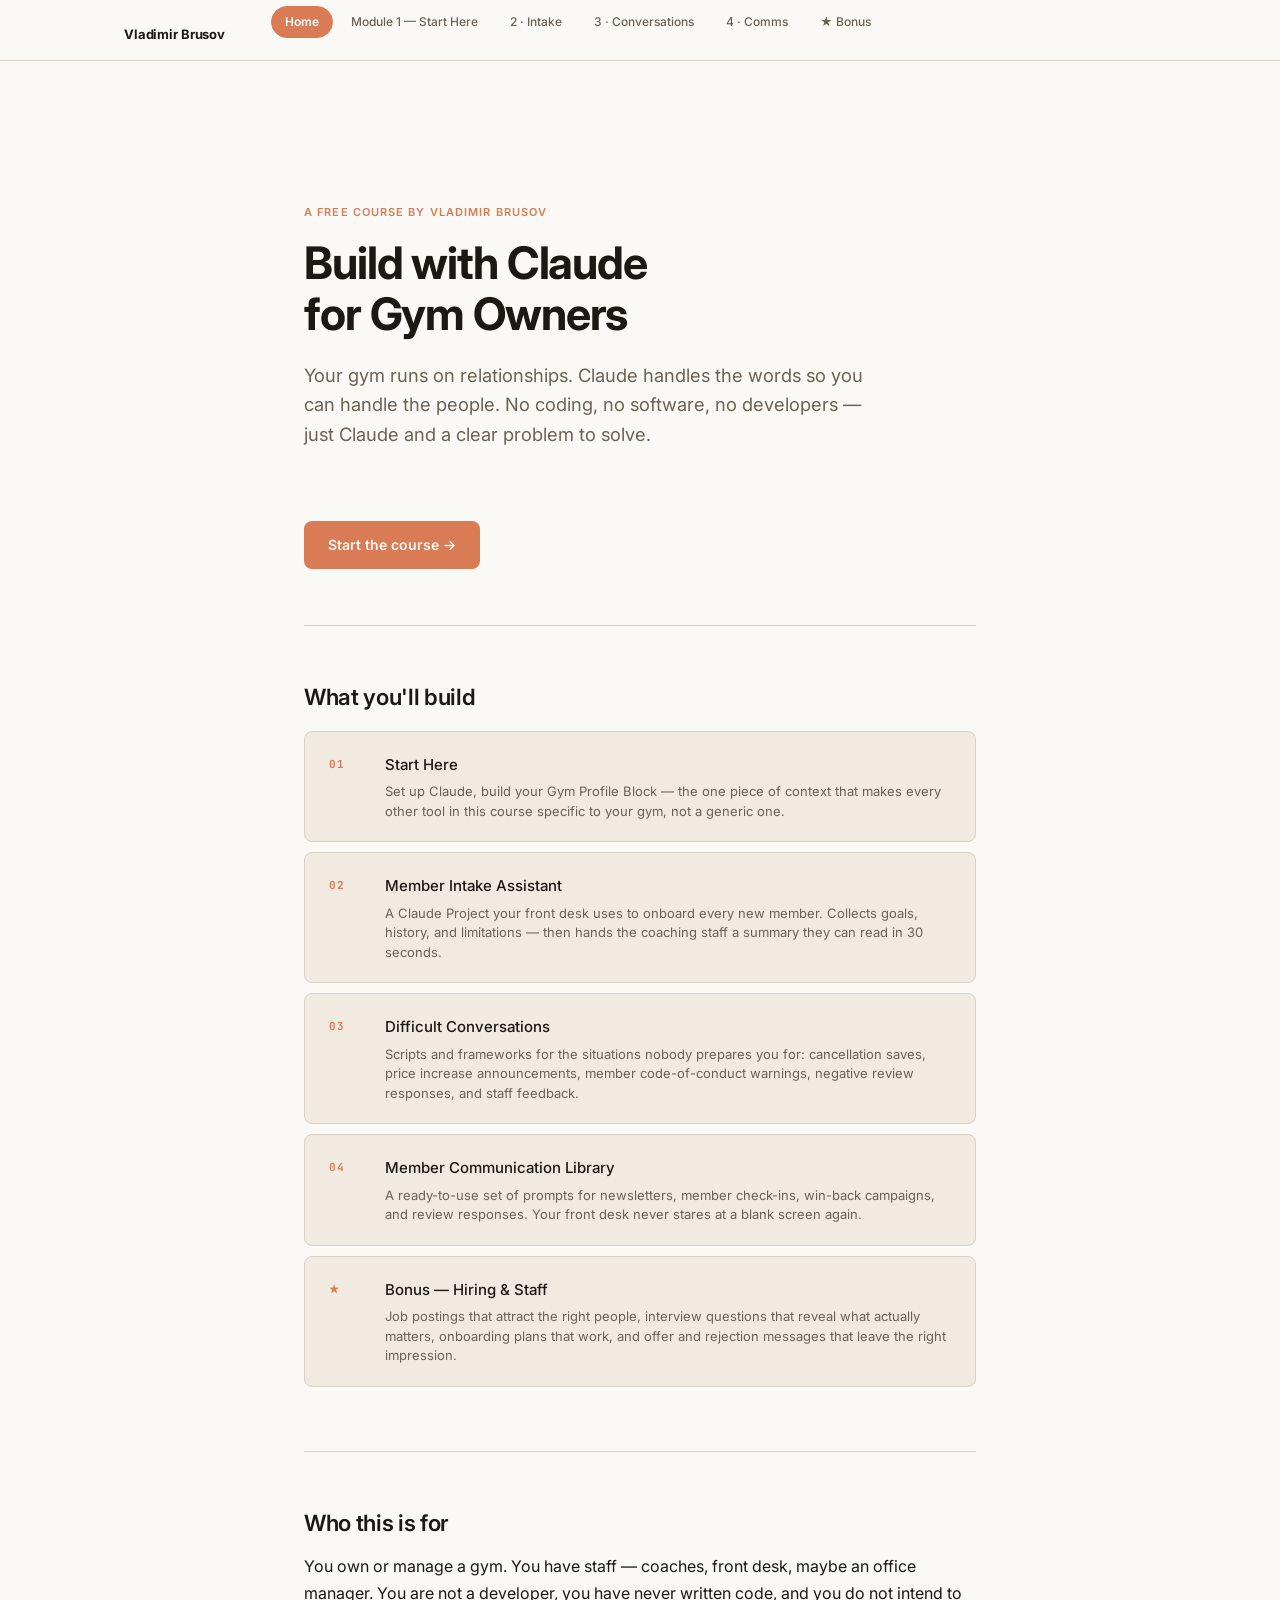
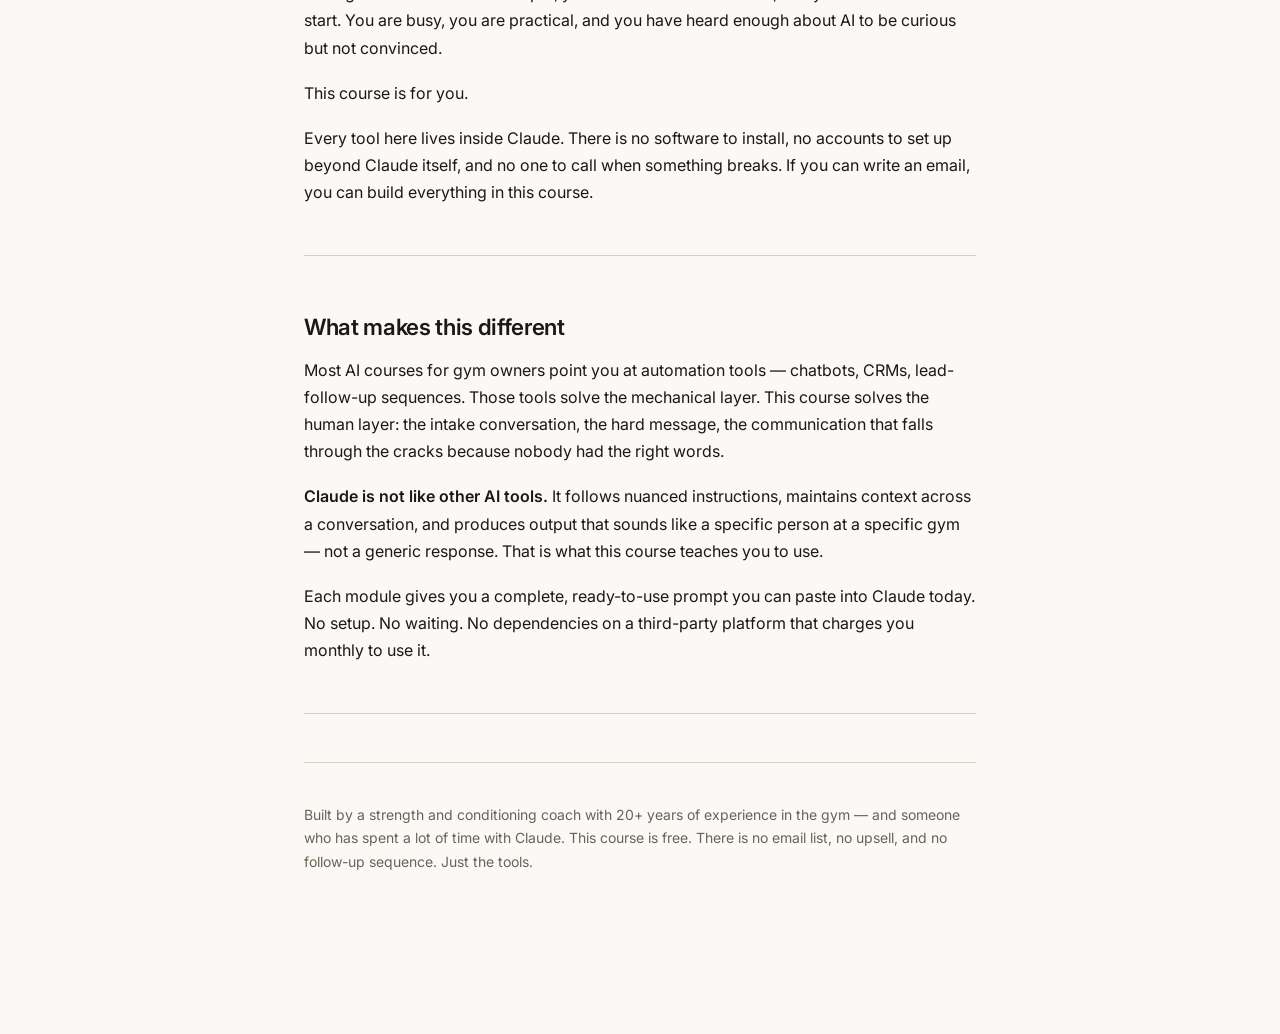
==== index.html @ ccc2b862 "Initial release — Build with Claude for Gym Owners Free course teaching gym owners to build AI tools" ====
<!DOCTYPE html>
<html lang="en">
<head>
  <meta charset="UTF-8">
  <meta name="viewport" content="width=device-width, initial-scale=1.0">
  <title>Build with Claude — AI Tools for Gym Owners</title>
  <meta name="description" content="Build AI tools for your gym in a weekend using Claude. No coding required. A free practical course for gym owners.">
  <link rel="stylesheet" href="style.css">
</head>
<body>

<nav>
  <div class="nav-inner">
    <a href="index.html" class="nav-brand">Vladimir Brusov</a>
    <ul class="nav-links">
      <li><a href="index.html" class="active">Home</a></li>
      <li><a href="module-1.html">Module 1 — Start Here</a></li>
      <li><a href="module-2.html">2 · Intake</a></li>
      <li><a href="module-3.html">3 · Conversations</a></li>
      <li><a href="module-4.html">4 · Comms</a></li>
      <li><a href="module-5.html">★ Bonus</a></li>
    </ul>
    <button class="nav-hamburger" aria-label="Open menu">
      <span></span><span></span><span></span>
    </button>
  </div>
  <div class="mobile-menu">
    <a href="index.html" class="active">Home</a>
    <a href="module-1.html">Module 1 — Start Here</a>
    <a href="module-2.html">Module 2 — Member Intake Assistant</a>
    <a href="module-3.html">Module 3 — Difficult Conversations</a>
    <a href="module-4.html">Module 4 — Member Communication Library</a>
    <a href="module-5.html">Bonus — Hiring &amp; Staff</a>
  </div>
</nav>

<main>
  <div class="hero">
    <span class="module-label">A free course by Vladimir Brusov</span>
    <h1>Build with Claude<br>for Gym Owners</h1>
    <p class="lead">Your gym runs on relationships. Claude handles the words so you can handle the people. No coding, no software, no developers — just Claude and a clear problem to solve.</p>
    <a href="module-1.html" class="hero-cta">Start the course &rarr;</a>
  </div>

  <div class="module-cards">
    <h2>What you'll build</h2>

    <a href="module-1.html" class="module-card">
      <div class="card-number">01</div>
      <div class="card-content">
        <h3>Start Here</h3>
        <p>Set up Claude, build your Gym Profile Block — the one piece of context that makes every other tool in this course specific to your gym, not a generic one.</p>
      </div>
    </a>

    <a href="module-2.html" class="module-card">
      <div class="card-number">02</div>
      <div class="card-content">
        <h3>Member Intake Assistant</h3>
        <p>A Claude Project your front desk uses to onboard every new member. Collects goals, history, and limitations — then hands the coaching staff a summary they can read in 30 seconds.</p>
      </div>
    </a>

    <a href="module-3.html" class="module-card">
      <div class="card-number">03</div>
      <div class="card-content">
        <h3>Difficult Conversations</h3>
        <p>Scripts and frameworks for the situations nobody prepares you for: cancellation saves, price increase announcements, member code-of-conduct warnings, negative review responses, and staff feedback.</p>
      </div>
    </a>

    <a href="module-4.html" class="module-card">
      <div class="card-number">04</div>
      <div class="card-content">
        <h3>Member Communication Library</h3>
        <p>A ready-to-use set of prompts for newsletters, member check-ins, win-back campaigns, and review responses. Your front desk never stares at a blank screen again.</p>
      </div>
    </a>

    <a href="module-5.html" class="module-card">
      <div class="card-number">★</div>
      <div class="card-content">
        <h3>Bonus — Hiring &amp; Staff</h3>
        <p>Job postings that attract the right people, interview questions that reveal what actually matters, onboarding plans that work, and offer and rejection messages that leave the right impression.</p>
      </div>
    </a>
  </div>

  <hr>

  <h2>Who this is for</h2>

  <p>You own or manage a gym. You have staff — coaches, front desk, maybe an office manager. You are not a developer, you have never written code, and you do not intend to start. You are busy, you are practical, and you have heard enough about AI to be curious but not convinced.</p>

  <p>This course is for you.</p>

  <p>Every tool here lives inside Claude. There is no software to install, no accounts to set up beyond Claude itself, and no one to call when something breaks. If you can write an email, you can build everything in this course.</p>

  <hr>

  <h2>What makes this different</h2>

  <p>Most AI courses for gym owners point you at automation tools — chatbots, CRMs, lead-follow-up sequences. Those tools solve the mechanical layer. This course solves the human layer: the intake conversation, the hard message, the communication that falls through the cracks because nobody had the right words.</p>

  <p><strong>Claude is not like other AI tools.</strong> It follows nuanced instructions, maintains context across a conversation, and produces output that sounds like a specific person at a specific gym — not a generic response. That is what this course teaches you to use.</p>

  <p>Each module gives you a complete, ready-to-use prompt you can paste into Claude today. No setup. No waiting. No dependencies on a third-party platform that charges you monthly to use it.</p>

  <hr>

  <div class="about-section">
    <p>Built by a strength and conditioning coach with 20+ years of experience in the gym — and someone who has spent a lot of time with Claude. This course is free. There is no email list, no upsell, and no follow-up sequence. Just the tools.</p>
  </div>
</main>

<script src="script.js"></script>
</body>
</html>
---- style.css ----
@import url('https://fonts.googleapis.com/css2?family=Inter:wght@400;500;600;700&family=JetBrains+Mono:wght@400;500&display=swap');

:root {
  --bg: #FAF9F5;
  --surface: #F0EAE0;
  --surface-2: #E8DFD3;
  --border: #D8D0C4;
  --text: #1C1813;
  --text-muted: #6B6257;
  --accent: #D97B54;
  --accent-hover: #C4663C;
  --code-bg: #1A1510;
  --green: #2D7D4F;
}

* {
  box-sizing: border-box;
  margin: 0;
  padding: 0;
}

html {
  scroll-behavior: smooth;
}

body {
  background: var(--bg);
  color: var(--text);
  font-family: 'Inter', -apple-system, BlinkMacSystemFont, sans-serif;
  font-size: 16px;
  line-height: 1.7;
  -webkit-font-smoothing: antialiased;
}

/* ─── Navigation ─── */

nav {
  position: sticky;
  top: 0;
  background: rgba(250, 249, 245, 0.97);
  backdrop-filter: blur(12px);
  -webkit-backdrop-filter: blur(12px);
  border-bottom: 1px solid var(--border);
  z-index: 100;
}

.nav-inner {
  max-width: 1080px;
  margin: 0 auto;
  padding: 8px 24px 0;
  display: flex;
  align-items: center;
  gap: 6px;
  height: 60px;
}

.nav-brand {
  font-weight: 700;
  font-size: 13px;
  color: var(--text);
  text-decoration: none;
  white-space: nowrap;
  margin-right: 16px;
  letter-spacing: -0.01em;
  flex-shrink: 0;
}

/* ─── Course byline (module pages) ─── */

.course-byline {
  margin-bottom: 32px;
}

.course-byline a {
  font-size: 11px;
  font-weight: 600;
  letter-spacing: 0.08em;
  text-transform: uppercase;
  color: var(--text-muted);
  text-decoration: none;
}

.course-byline a:hover {
  color: var(--accent);
  text-decoration: none;
}

.nav-links {
  display: flex;
  list-style: none;
  gap: 4px;
  flex: 1;
}

.nav-links a {
  display: block;
  padding: 5px 13px;
  font-size: 12px;
  font-weight: 500;
  color: var(--text-muted);
  text-decoration: none;
  border-radius: 20px;
  border: 1px solid transparent;
  transition: all 0.15s;
  white-space: nowrap;
}

.nav-links a:hover {
  color: var(--text);
  background: var(--surface);
  border-color: var(--border);
  text-decoration: none;
}

.nav-links a.active {
  color: #fff;
  background: var(--accent);
  border-color: var(--accent);
  font-weight: 600;
}

.nav-hamburger {
  display: none;
  background: none;
  border: none;
  cursor: pointer;
  padding: 6px;
  margin-left: auto;
  flex-direction: column;
  gap: 5px;
}

.nav-hamburger span {
  display: block;
  width: 20px;
  height: 2px;
  background: var(--text-muted);
  border-radius: 2px;
  transition: 0.2s;
}

.mobile-menu {
  display: none;
  background: var(--bg);
  border-bottom: 1px solid var(--border);
  padding: 8px 24px 16px;
}

.mobile-menu.open {
  display: block;
}

.mobile-menu a {
  display: block;
  padding: 11px 0;
  font-size: 14px;
  color: var(--text-muted);
  text-decoration: none;
  border-bottom: 1px solid var(--border);
}

.mobile-menu a:last-child {
  border-bottom: none;
}

.mobile-menu a.active {
  color: var(--accent);
}

/* ─── Main content ─── */

main {
  max-width: 720px;
  margin: 0 auto;
  padding: 64px 24px 120px;
}

/* ─── Typography ─── */

h1 {
  font-size: 2.4rem;
  font-weight: 700;
  line-height: 1.15;
  letter-spacing: -0.025em;
  margin-bottom: 20px;
  color: var(--text);
}

h2 {
  font-size: 1.4rem;
  font-weight: 600;
  line-height: 1.3;
  letter-spacing: -0.015em;
  margin-top: 56px;
  margin-bottom: 16px;
  color: var(--text);
}

h3 {
  font-size: 1.05rem;
  font-weight: 600;
  margin-top: 36px;
  margin-bottom: 12px;
  color: var(--text);
}

p {
  margin-bottom: 18px;
  color: var(--text);
}

p:last-child {
  margin-bottom: 0;
}

strong {
  color: var(--text);
  font-weight: 600;
}

a {
  color: var(--accent);
  text-decoration: none;
}

a:hover {
  text-decoration: underline;
}

ul, ol {
  padding-left: 24px;
  margin-bottom: 18px;
}

li {
  margin-bottom: 6px;
}

hr {
  border: none;
  border-top: 1px solid var(--border);
  margin: 48px 0;
}

/* ─── Labels ─── */

.module-label {
  display: inline-block;
  font-size: 11px;
  font-weight: 600;
  letter-spacing: 0.1em;
  text-transform: uppercase;
  color: var(--accent);
  margin-bottom: 12px;
}

.lead {
  font-size: 1.1rem;
  color: var(--text-muted);
  margin-bottom: 40px;
  line-height: 1.6;
}

/* ─── Callout box ─── */

.callout {
  background: var(--surface);
  border: 1px solid var(--border);
  border-radius: 8px;
  padding: 20px 24px;
  margin: 24px 0;
}

.callout.accent {
  border-left: 3px solid var(--accent);
}

.callout p {
  margin: 0;
  font-size: 14px;
  color: var(--text-muted);
}

.callout strong {
  color: var(--text);
}

/* ─── Step list ─── */

.steps {
  list-style: none;
  counter-reset: steps;
  padding: 0;
  margin: 24px 0;
}

.steps li {
  counter-increment: steps;
  display: flex;
  gap: 16px;
  margin-bottom: 20px;
  align-items: flex-start;
}

.steps li::before {
  content: counter(steps);
  display: flex;
  align-items: center;
  justify-content: center;
  min-width: 28px;
  height: 28px;
  background: var(--surface);
  border: 1px solid var(--border);
  border-radius: 50%;
  font-size: 12px;
  font-weight: 600;
  color: var(--accent);
  margin-top: 3px;
  flex-shrink: 0;
}

.steps li > div {
  flex: 1;
}

.steps li strong {
  display: block;
  margin-bottom: 4px;
}

/* ─── Prompt blocks ─── */

.prompt-block {
  position: relative;
  margin: 28px 0;
}

.prompt-block pre {
  background: var(--code-bg);
  border: 1px solid #2E2820;
  border-radius: 8px;
  padding: 28px 28px 28px;
  overflow-x: auto;
  font-family: 'JetBrains Mono', 'Fira Code', monospace;
  font-size: 12.5px;
  line-height: 1.65;
  color: #E8DFD3;
  white-space: pre-wrap;
  word-break: break-word;
}

.prompt-label {
  display: flex;
  align-items: center;
  gap: 8px;
  margin-bottom: 8px;
}

.prompt-label span {
  font-size: 11px;
  font-weight: 600;
  letter-spacing: 0.08em;
  text-transform: uppercase;
  color: var(--text-muted);
}

.copy-btn {
  position: absolute;
  top: 12px;
  right: 12px;
  background: #2A2018;
  border: 1px solid #3E3228;
  border-radius: 6px;
  color: #9A8F84;
  font-size: 11px;
  font-weight: 500;
  padding: 4px 10px;
  cursor: pointer;
  font-family: 'Inter', sans-serif;
  transition: color 0.15s, border-color 0.15s;
  letter-spacing: 0.02em;
}

.copy-btn:hover {
  color: #E8DFD3;
  border-color: #5A4A38;
}

.copy-btn.copied {
  color: #4ade80;
  border-color: #4ade80;
}

/* ─── Example output ─── */

.example-output {
  background: var(--surface);
  border: 1px solid var(--border);
  border-left: 3px solid var(--accent);
  border-radius: 8px;
  padding: 24px 28px;
  margin: 28px 0;
}

.example-label {
  font-size: 11px;
  font-weight: 600;
  letter-spacing: 0.1em;
  text-transform: uppercase;
  color: var(--accent);
  margin-bottom: 16px;
  display: block;
}

.example-output p {
  font-size: 14px;
  color: var(--text-muted);
  margin-bottom: 12px;
}

.example-output p:last-child {
  margin-bottom: 0;
}

.example-output strong {
  color: var(--text);
}

/* ─── Customization note ─── */

.custom-note {
  display: inline;
  background: rgba(217, 123, 84, 0.12);
  border-radius: 3px;
  padding: 1px 4px;
  font-family: 'JetBrains Mono', monospace;
  font-size: 11.5px;
  color: var(--accent);
}

/* ─── Module nav (prev/next) ─── */

.module-nav {
  display: flex;
  justify-content: space-between;
  gap: 16px;
  margin-top: 80px;
  padding-top: 32px;
  border-top: 1px solid var(--border);
}

.nav-btn {
  display: flex;
  flex-direction: column;
  gap: 4px;
  padding: 16px 20px;
  background: var(--surface);
  border: 1px solid var(--border);
  border-radius: 8px;
  text-decoration: none;
  max-width: 260px;
  min-width: 140px;
  transition: border-color 0.15s;
}

.nav-btn:hover {
  border-color: var(--accent);
  text-decoration: none;
}

.nav-btn-label {
  font-size: 11px;
  color: var(--text-muted);
  text-transform: uppercase;
  letter-spacing: 0.08em;
  font-weight: 600;
}

.nav-btn-title {
  font-size: 14px;
  color: var(--text);
  font-weight: 500;
}

.nav-btn.next {
  margin-left: auto;
  text-align: right;
}

/* ─── Landing page ─── */

.hero {
  padding: 72px 0 56px;
  border-bottom: 1px solid var(--border);
  margin-bottom: 56px;
}

.hero .module-label {
  margin-bottom: 16px;
}

.hero h1 {
  font-size: 2.8rem;
  margin-bottom: 20px;
}

.hero .lead {
  font-size: 1.15rem;
  max-width: 560px;
}

.hero-cta {
  display: inline-flex;
  align-items: center;
  gap: 8px;
  margin-top: 32px;
  padding: 12px 24px;
  background: var(--accent);
  color: #FAF9F5;
  font-weight: 600;
  font-size: 14px;
  border-radius: 8px;
  text-decoration: none;
  transition: background 0.15s;
}

.hero-cta:hover {
  background: var(--accent-hover);
  text-decoration: none;
  color: #FAF9F5;
}

.module-cards {
  margin-bottom: 64px;
}

.module-cards h2 {
  margin-top: 0;
  margin-bottom: 20px;
}

.module-card {
  display: flex;
  gap: 20px;
  padding: 20px 24px;
  background: var(--surface);
  border: 1px solid var(--border);
  border-radius: 8px;
  margin-bottom: 10px;
  text-decoration: none;
  transition: border-color 0.15s;
  align-items: flex-start;
}

.module-card:hover {
  border-color: var(--accent);
  text-decoration: none;
}

.card-number {
  font-size: 11px;
  font-weight: 700;
  color: var(--accent);
  letter-spacing: 0.08em;
  font-family: 'JetBrains Mono', monospace;
  min-width: 36px;
  padding-top: 3px;
}

.card-content h3 {
  margin: 0 0 5px;
  font-size: 15px;
  color: var(--text);
  font-weight: 500;
}

.card-content p {
  margin: 0;
  font-size: 13px;
  color: var(--text-muted);
  line-height: 1.5;
}

.about-section {
  padding: 40px 0;
  border-top: 1px solid var(--border);
}

.about-section p {
  font-size: 14px;
  color: var(--text-muted);
}

/* ─── Responsive ─── */

@media (max-width: 680px) {
  .nav-links {
    display: none;
  }

  .nav-hamburger {
    display: flex;
  }

  main {
    padding: 40px 20px 80px;
  }

  h1 {
    font-size: 1.75rem;
  }

  .hero h1 {
    font-size: 1.9rem;
  }

  .hero {
    padding: 48px 0 40px;
  }

  .module-nav {
    flex-direction: column;
  }

  .nav-btn.next {
    margin-left: 0;
    text-align: left;
    max-width: 100%;
  }

  .nav-btn {
    max-width: 100%;
  }

  .prompt-block pre {
    font-size: 12px;
    padding: 20px 16px;
  }
}
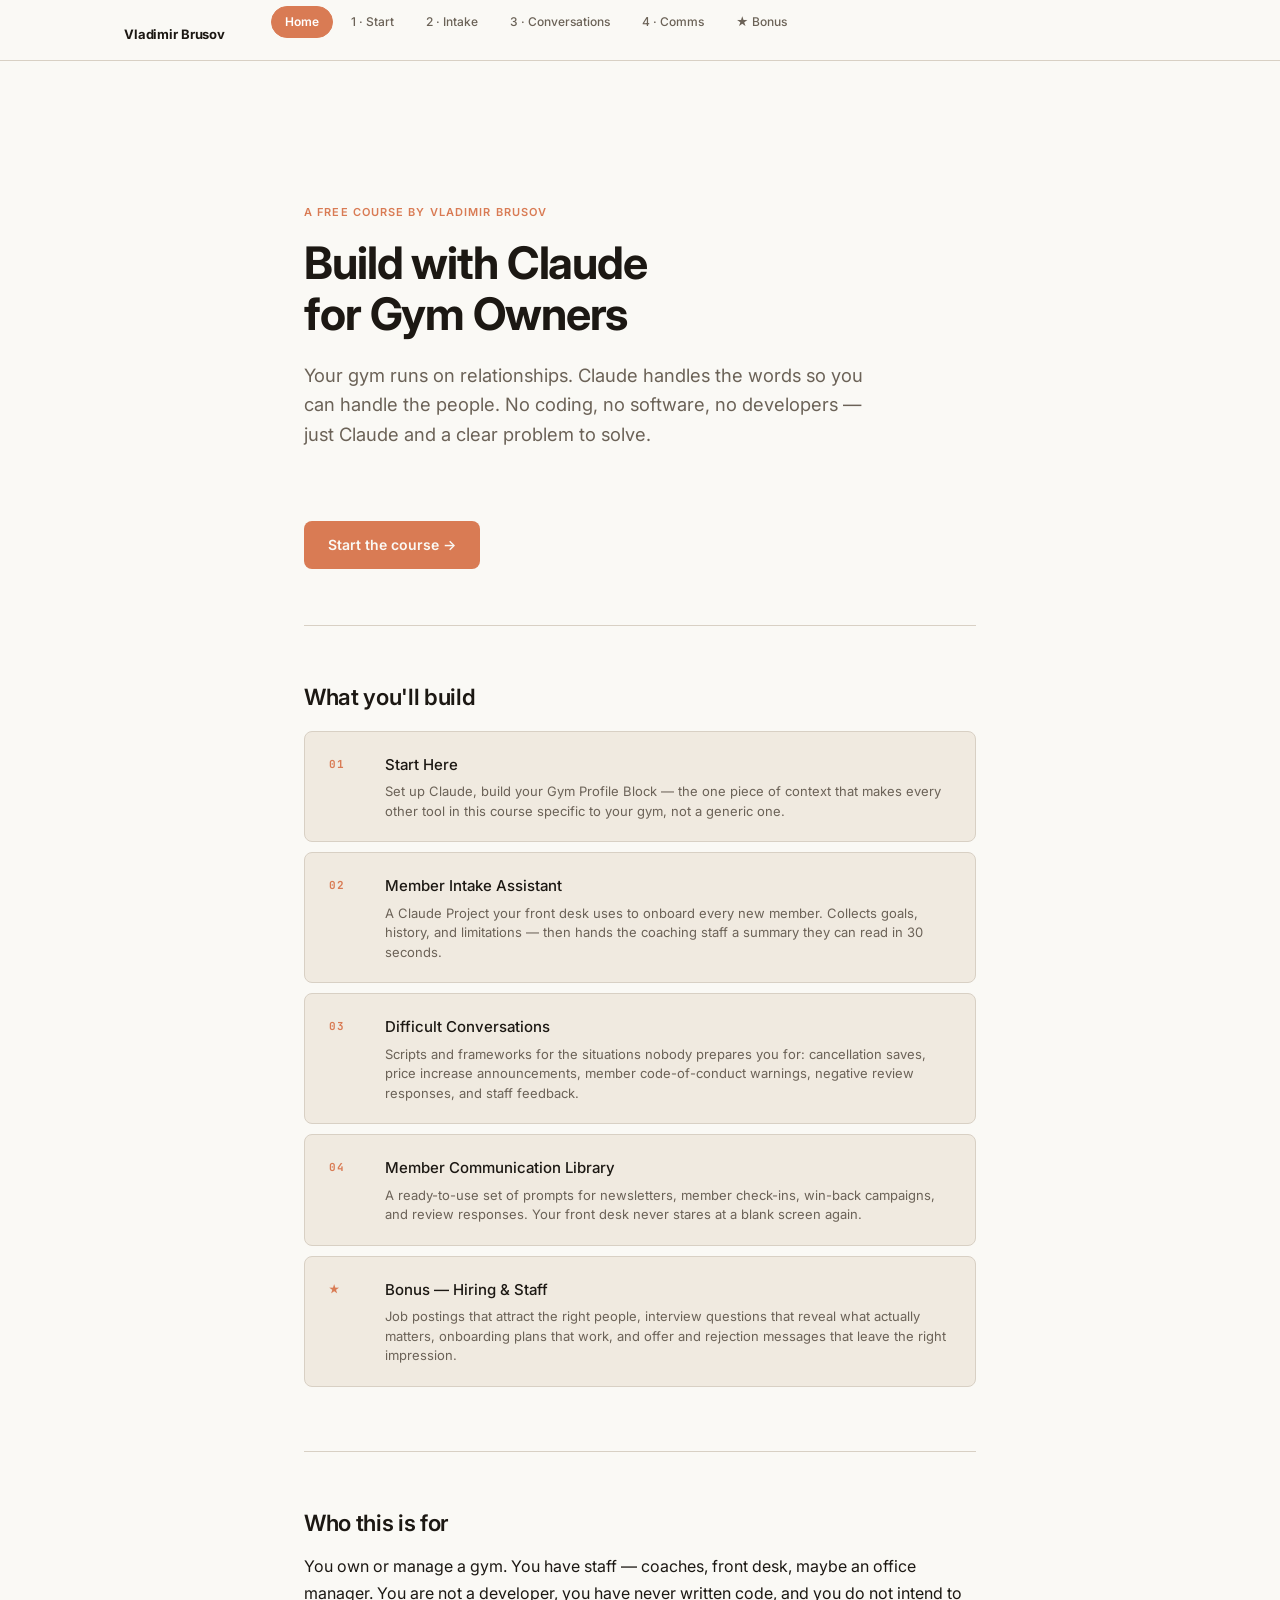
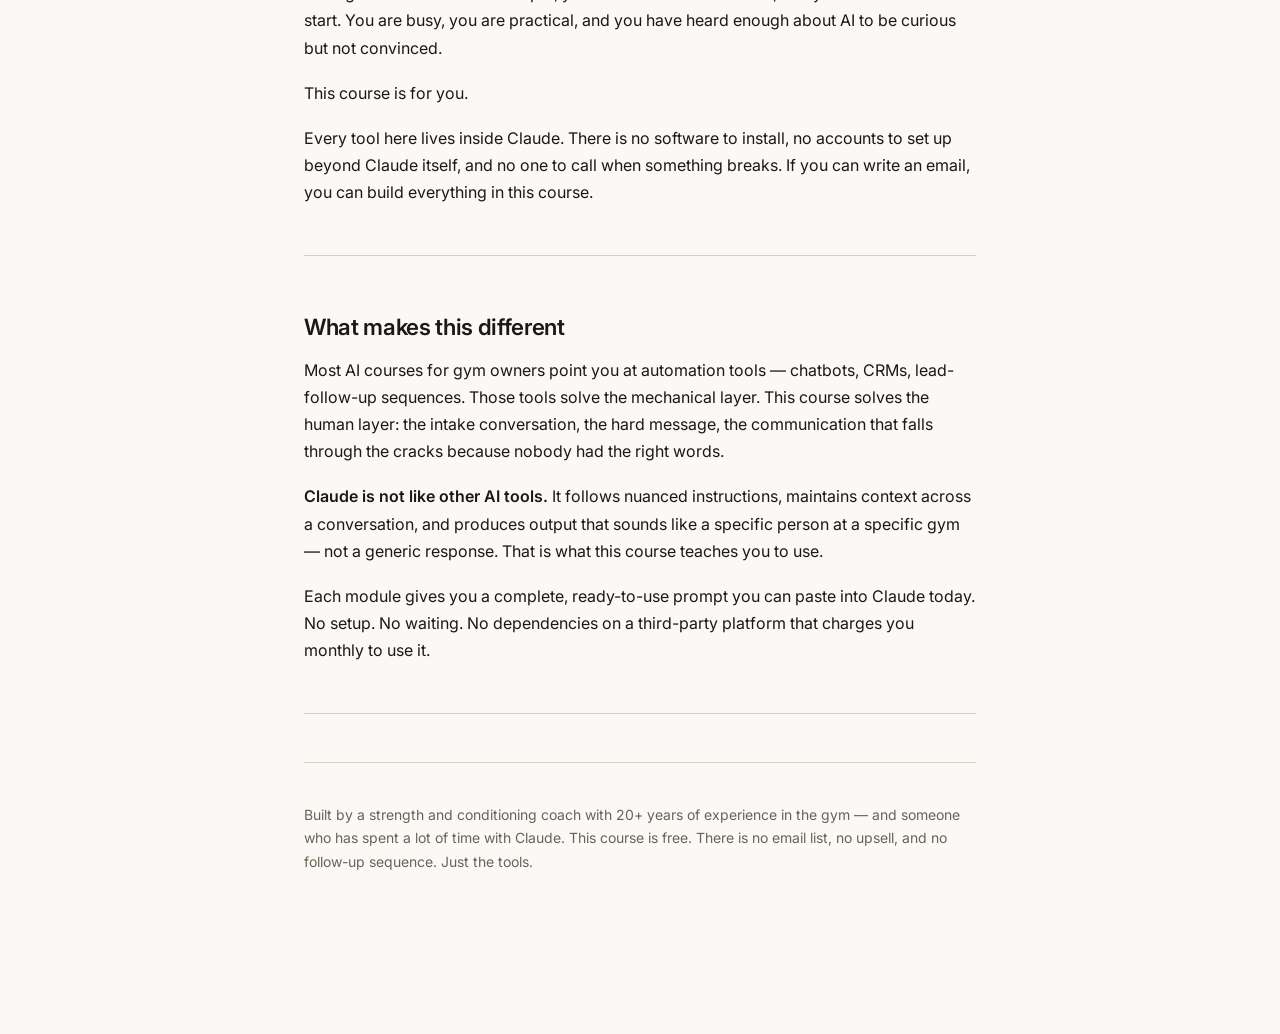
==== commit 7c9c2606: "Fix 7 issues found during gym owner review - Nav: all module links now consistently use short labels" ====
--- a/index.html
+++ b/index.html
@@ -14,7 +14,7 @@
     <a href="index.html" class="nav-brand">Vladimir Brusov</a>
     <ul class="nav-links">
       <li><a href="index.html" class="active">Home</a></li>
-      <li><a href="module-1.html">Module 1 — Start Here</a></li>
+      <li><a href="module-1.html">1 · Start</a></li>
       <li><a href="module-2.html">2 · Intake</a></li>
       <li><a href="module-3.html">3 · Conversations</a></li>
       <li><a href="module-4.html">4 · Comms</a></li>
@@ -26,7 +26,7 @@
   </div>
   <div class="mobile-menu">
     <a href="index.html" class="active">Home</a>
-    <a href="module-1.html">Module 1 — Start Here</a>
+    <a href="module-1.html">1 · Start</a>
     <a href="module-2.html">Module 2 — Member Intake Assistant</a>
     <a href="module-3.html">Module 3 — Difficult Conversations</a>
     <a href="module-4.html">Module 4 — Member Communication Library</a>
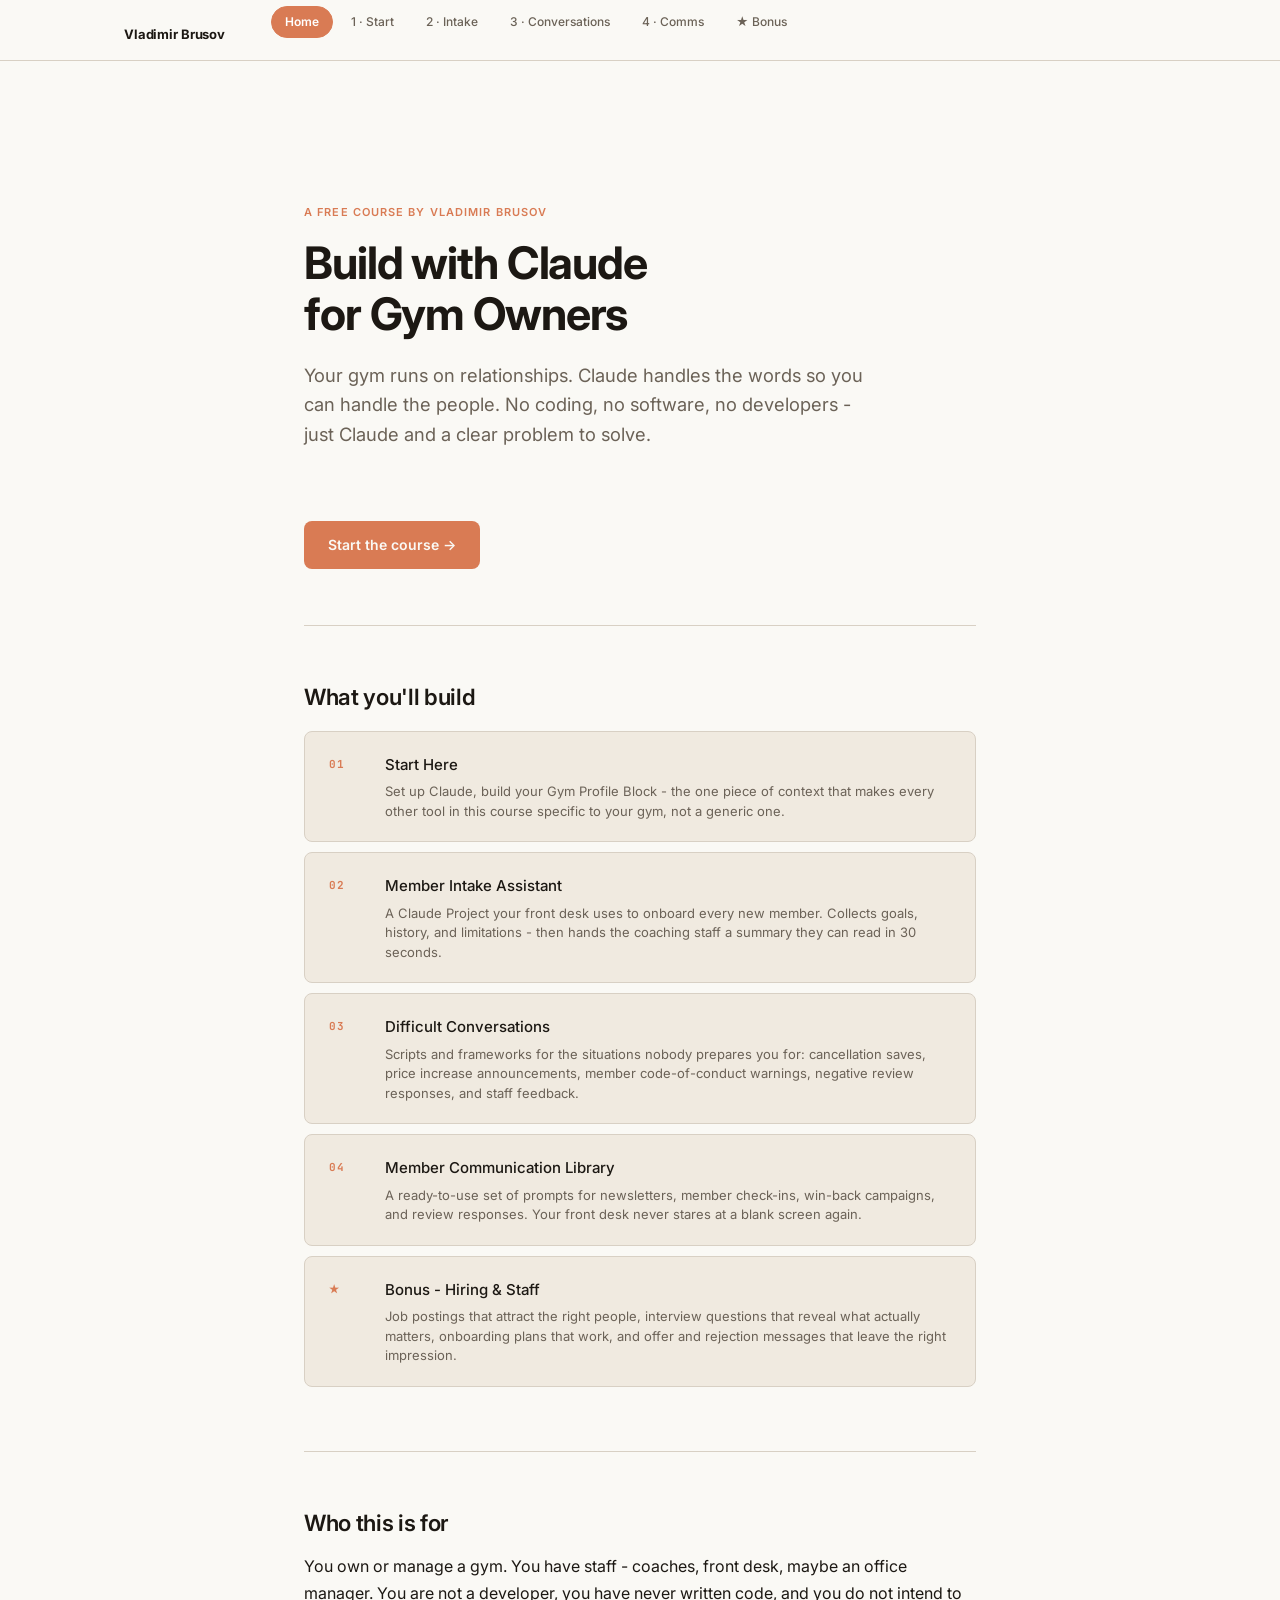
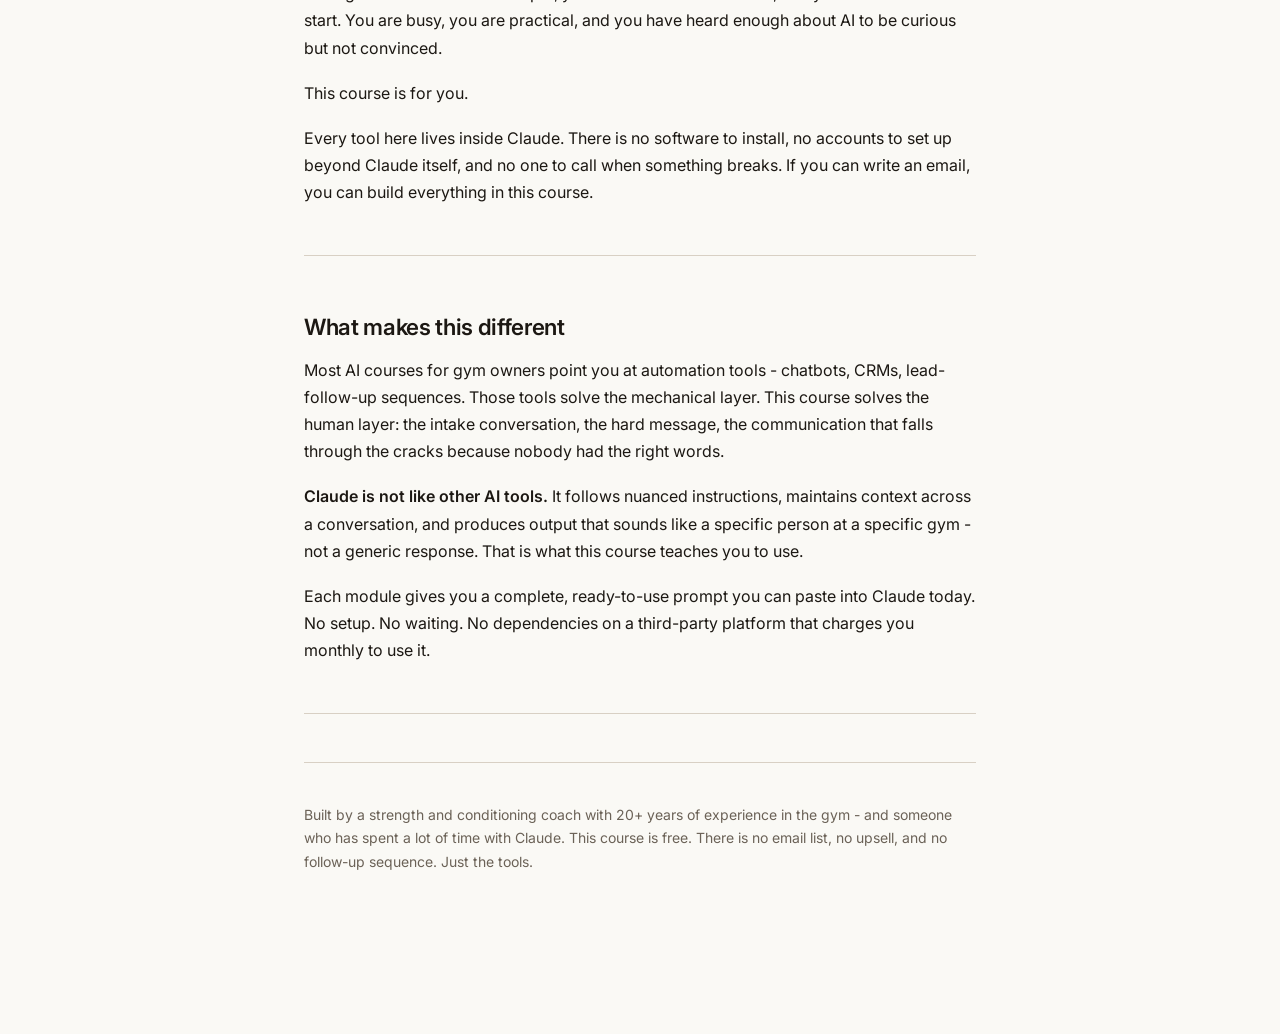
==== commit 43d88e2d: "Replace em dashes with regular dashes across all pages" ====
--- a/index.html
+++ b/index.html
@@ -3,7 +3,7 @@
 <head>
   <meta charset="UTF-8">
   <meta name="viewport" content="width=device-width, initial-scale=1.0">
-  <title>Build with Claude — AI Tools for Gym Owners</title>
+  <title>Build with Claude - AI Tools for Gym Owners</title>
   <meta name="description" content="Build AI tools for your gym in a weekend using Claude. No coding required. A free practical course for gym owners.">
   <link rel="stylesheet" href="style.css">
 </head>
@@ -27,10 +27,10 @@
   <div class="mobile-menu">
     <a href="index.html" class="active">Home</a>
     <a href="module-1.html">1 · Start</a>
-    <a href="module-2.html">Module 2 — Member Intake Assistant</a>
-    <a href="module-3.html">Module 3 — Difficult Conversations</a>
-    <a href="module-4.html">Module 4 — Member Communication Library</a>
-    <a href="module-5.html">Bonus — Hiring &amp; Staff</a>
+    <a href="module-2.html">Module 2 - Member Intake Assistant</a>
+    <a href="module-3.html">Module 3 - Difficult Conversations</a>
+    <a href="module-4.html">Module 4 - Member Communication Library</a>
+    <a href="module-5.html">Bonus - Hiring &amp; Staff</a>
   </div>
 </nav>
 
@@ -38,7 +38,7 @@
   <div class="hero">
     <span class="module-label">A free course by Vladimir Brusov</span>
     <h1>Build with Claude<br>for Gym Owners</h1>
-    <p class="lead">Your gym runs on relationships. Claude handles the words so you can handle the people. No coding, no software, no developers — just Claude and a clear problem to solve.</p>
+    <p class="lead">Your gym runs on relationships. Claude handles the words so you can handle the people. No coding, no software, no developers - just Claude and a clear problem to solve.</p>
     <a href="module-1.html" class="hero-cta">Start the course &rarr;</a>
   </div>
 
@@ -49,7 +49,7 @@
       <div class="card-number">01</div>
       <div class="card-content">
         <h3>Start Here</h3>
-        <p>Set up Claude, build your Gym Profile Block — the one piece of context that makes every other tool in this course specific to your gym, not a generic one.</p>
+        <p>Set up Claude, build your Gym Profile Block - the one piece of context that makes every other tool in this course specific to your gym, not a generic one.</p>
       </div>
     </a>
 
@@ -57,7 +57,7 @@
       <div class="card-number">02</div>
       <div class="card-content">
         <h3>Member Intake Assistant</h3>
-        <p>A Claude Project your front desk uses to onboard every new member. Collects goals, history, and limitations — then hands the coaching staff a summary they can read in 30 seconds.</p>
+        <p>A Claude Project your front desk uses to onboard every new member. Collects goals, history, and limitations - then hands the coaching staff a summary they can read in 30 seconds.</p>
       </div>
     </a>
 
@@ -80,7 +80,7 @@
     <a href="module-5.html" class="module-card">
       <div class="card-number">★</div>
       <div class="card-content">
-        <h3>Bonus — Hiring &amp; Staff</h3>
+        <h3>Bonus - Hiring &amp; Staff</h3>
         <p>Job postings that attract the right people, interview questions that reveal what actually matters, onboarding plans that work, and offer and rejection messages that leave the right impression.</p>
       </div>
     </a>
@@ -90,7 +90,7 @@
 
   <h2>Who this is for</h2>
 
-  <p>You own or manage a gym. You have staff — coaches, front desk, maybe an office manager. You are not a developer, you have never written code, and you do not intend to start. You are busy, you are practical, and you have heard enough about AI to be curious but not convinced.</p>
+  <p>You own or manage a gym. You have staff - coaches, front desk, maybe an office manager. You are not a developer, you have never written code, and you do not intend to start. You are busy, you are practical, and you have heard enough about AI to be curious but not convinced.</p>
 
   <p>This course is for you.</p>
 
@@ -100,16 +100,16 @@
 
   <h2>What makes this different</h2>
 
-  <p>Most AI courses for gym owners point you at automation tools — chatbots, CRMs, lead-follow-up sequences. Those tools solve the mechanical layer. This course solves the human layer: the intake conversation, the hard message, the communication that falls through the cracks because nobody had the right words.</p>
+  <p>Most AI courses for gym owners point you at automation tools - chatbots, CRMs, lead-follow-up sequences. Those tools solve the mechanical layer. This course solves the human layer: the intake conversation, the hard message, the communication that falls through the cracks because nobody had the right words.</p>
 
-  <p><strong>Claude is not like other AI tools.</strong> It follows nuanced instructions, maintains context across a conversation, and produces output that sounds like a specific person at a specific gym — not a generic response. That is what this course teaches you to use.</p>
+  <p><strong>Claude is not like other AI tools.</strong> It follows nuanced instructions, maintains context across a conversation, and produces output that sounds like a specific person at a specific gym - not a generic response. That is what this course teaches you to use.</p>
 
   <p>Each module gives you a complete, ready-to-use prompt you can paste into Claude today. No setup. No waiting. No dependencies on a third-party platform that charges you monthly to use it.</p>
 
   <hr>
 
   <div class="about-section">
-    <p>Built by a strength and conditioning coach with 20+ years of experience in the gym — and someone who has spent a lot of time with Claude. This course is free. There is no email list, no upsell, and no follow-up sequence. Just the tools.</p>
+    <p>Built by a strength and conditioning coach with 20+ years of experience in the gym - and someone who has spent a lot of time with Claude. This course is free. There is no email list, no upsell, and no follow-up sequence. Just the tools.</p>
   </div>
 </main>
 
